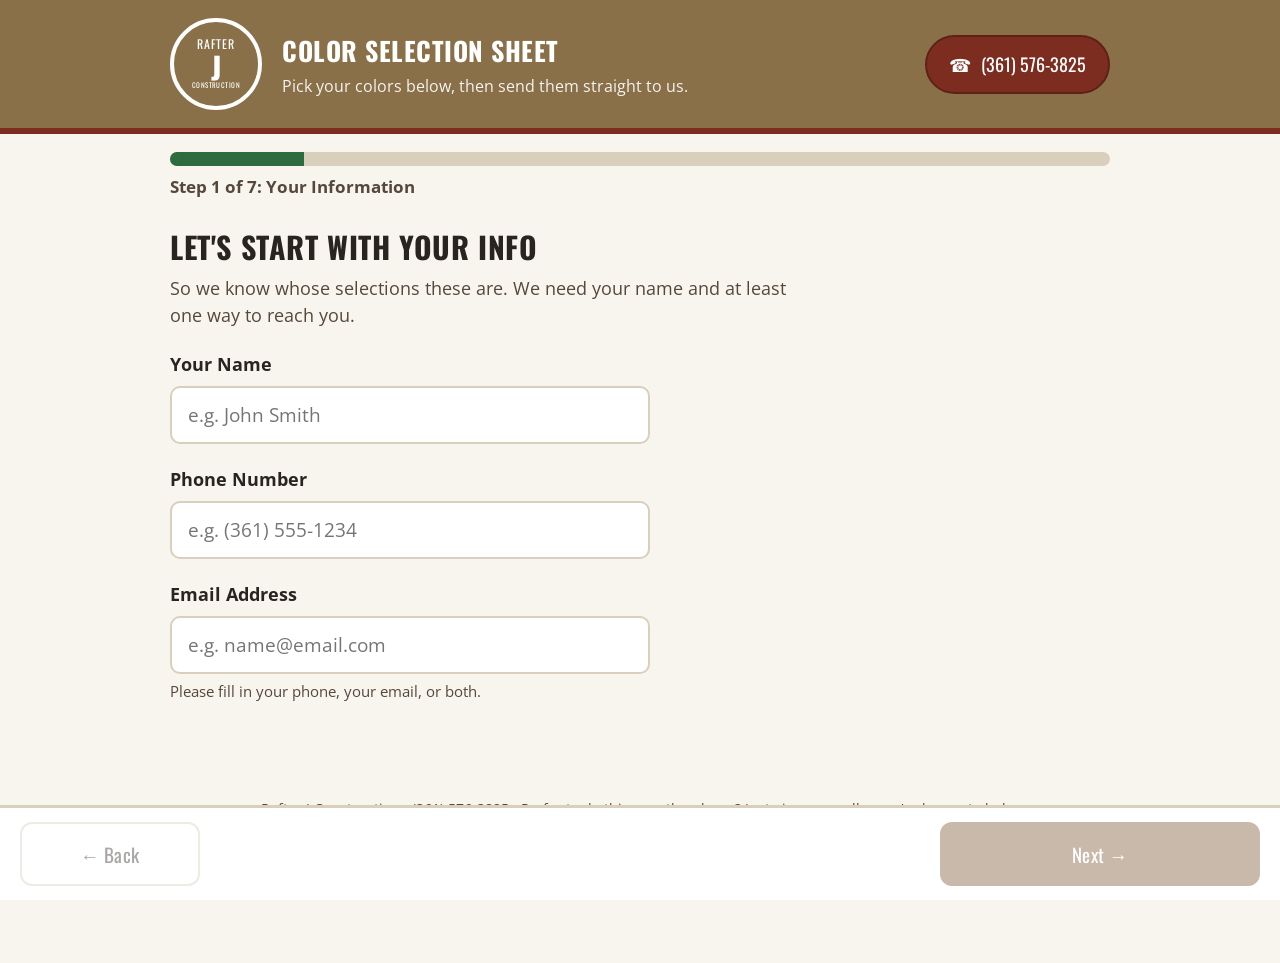
==== index.html @ b27178d0 "Add customer-facing metal building color selection site Mobile-friendly, step-by-step wizard where c" ====
<!DOCTYPE html>
<html lang="en">
<head>
<meta charset="UTF-8">
<meta name="viewport" content="width=device-width, initial-scale=1, maximum-scale=5">
<title>Color Selections | Rafter J Construction</title>
<meta name="description" content="Choose your roof, wall, trim, and soffit colors for your Rafter J Construction metal building and send your selections directly to us.">
<link rel="icon" href="data:image/svg+xml,<svg xmlns=%22http://www.w3.org/2000/svg%22 viewBox=%220 0 100 100%22><rect width=%22100%22 height=%22100%22 rx=%2216%22 fill=%22%237a2e1f%22/><text x=%2250%22 y=%2268%22 font-size=%2260%22 text-anchor=%22middle%22 fill=%22white%22 font-family=%22Georgia,serif%22>J</text></svg>">
<link rel="preconnect" href="https://fonts.googleapis.com">
<link rel="preconnect" href="https://fonts.gstatic.com" crossorigin>
<link href="https://fonts.googleapis.com/css2?family=Oswald:wght@500;600;700&family=Open+Sans:wght@400;600;700&display=swap" rel="stylesheet">
<link rel="stylesheet" href="styles.css">
</head>
<body>

<header class="site-header">
  <div class="site-header__inner">
    <div class="logo-badge" aria-hidden="true">
      <span class="logo-badge__rafter">RAFTER</span>
      <span class="logo-badge__j">J</span>
      <span class="logo-badge__construction">CONSTRUCTION</span>
    </div>
    <div class="site-header__title">
      <h1>Color Selection Sheet</h1>
      <p>Pick your colors below, then send them straight to us.</p>
    </div>
    <a class="phone-pill" href="tel:13615763825">
      <span class="phone-pill__icon" aria-hidden="true">&#9742;</span>
      (361) 576-3825
    </a>
  </div>
</header>

<div class="progress-wrap" role="progressbar" aria-label="Form progress" aria-valuemin="1" aria-valuemax="7" id="progressWrap">
  <div class="progress-bar"><div class="progress-bar__fill" id="progressFill"></div></div>
  <p class="progress-label" id="progressLabel">Step 1 of 7: Your Information</p>
</div>

<main id="wizard" class="wizard"></main>

<nav class="bottom-nav" id="bottomNav">
  <button type="button" class="btn btn--ghost" id="backBtn">&larr; Back</button>
  <button type="button" class="btn btn--primary" id="nextBtn">Next &rarr;</button>
</nav>

<footer class="site-footer">
  <p>Rafter J Construction &middot; (361) 576-3825 &middot; Prefer to do this over the phone? Just give us a call &mdash; we're happy to help.</p>
</footer>

<script src="script.js"></script>
</body>
</html>
---- styles.css ----
:root {
  --brown: #8a7048;
  --brown-dark: #6b5738;
  --red: #7c2d1f;
  --red-dark: #5e2116;
  --green: #2e6b3e;
  --green-dark: #204d2c;
  --cream: #f8f5ef;
  --white: #ffffff;
  --ink: #2a2420;
  --ink-soft: #55483a;
  --border: #d9cfbd;
  --focus: #1f6fb2;
  --font-head: 'Oswald', 'Arial Narrow', sans-serif;
  --font-body: 'Open Sans', Arial, sans-serif;
}

* { box-sizing: border-box; }

html { -webkit-text-size-adjust: 100%; }

body {
  margin: 0;
  font-family: var(--font-body);
  background: var(--cream);
  color: var(--ink);
  font-size: 19px;
  line-height: 1.5;
  padding-bottom: 110px;
}

h1, h2, h3 {
  font-family: var(--font-head);
  text-transform: uppercase;
  letter-spacing: 0.02em;
  margin: 0;
}

button {
  font-family: var(--font-body);
}

a { color: var(--red); }

/* Focus visibility for keyboard + accessibility */
button:focus-visible, a:focus-visible {
  outline: 3px solid var(--focus);
  outline-offset: 2px;
}

/* ---------- Header ---------- */
.site-header {
  background: var(--brown);
  color: var(--white);
  border-bottom: 6px solid var(--red);
}

.site-header__inner {
  max-width: 980px;
  margin: 0 auto;
  padding: 18px 20px;
  display: flex;
  align-items: center;
  gap: 20px;
  flex-wrap: wrap;
}

.logo-badge {
  flex: 0 0 auto;
  width: 92px;
  height: 92px;
  border-radius: 50%;
  border: 4px solid var(--white);
  display: flex;
  flex-direction: column;
  align-items: center;
  justify-content: center;
  text-align: center;
  line-height: 1.05;
  font-family: var(--font-head);
}

.logo-badge__rafter { font-size: 12px; letter-spacing: 0.08em; }
.logo-badge__j { font-size: 30px; font-weight: 700; }
.logo-badge__construction { font-size: 7px; letter-spacing: 0.06em; }

.site-header__title { flex: 1 1 260px; }

.site-header__title h1 {
  font-size: 26px;
  margin-bottom: 4px;
}

.site-header__title p {
  margin: 0;
  font-size: 16px;
  opacity: 0.92;
}

.phone-pill {
  flex: 0 0 auto;
  background: var(--red);
  color: var(--white);
  text-decoration: none;
  font-family: var(--font-head);
  font-size: 18px;
  padding: 14px 22px;
  border-radius: 999px;
  white-space: nowrap;
  border: 2px solid var(--red-dark);
}

.phone-pill:hover { background: var(--red-dark); }

.phone-pill__icon { margin-right: 6px; }

/* ---------- Progress ---------- */
.progress-wrap {
  max-width: 980px;
  margin: 18px auto 0;
  padding: 0 20px;
}

.progress-bar {
  background: var(--border);
  height: 14px;
  border-radius: 999px;
  overflow: hidden;
}

.progress-bar__fill {
  height: 100%;
  background: var(--green);
  width: 14%;
  transition: width 0.3s ease;
}

.progress-label {
  margin: 8px 0 0;
  font-weight: 700;
  font-size: 17px;
  color: var(--ink-soft);
}

/* ---------- Wizard ---------- */
.wizard {
  max-width: 980px;
  margin: 0 auto;
  padding: 24px 20px 40px;
}

.step { display: none; }
.step.is-active { display: block; animation: fadein 0.25s ease; }

@keyframes fadein {
  from { opacity: 0; transform: translateY(6px); }
  to { opacity: 1; transform: translateY(0); }
}

.step__title {
  font-size: 30px;
  color: var(--ink);
  margin-bottom: 6px;
}

.step__intro {
  font-size: 18px;
  color: var(--ink-soft);
  margin: 0 0 22px;
  max-width: 62ch;
}

.step__optional {
  display: inline-block;
  background: var(--border);
  color: var(--ink-soft);
  font-size: 14px;
  font-weight: 700;
  text-transform: uppercase;
  padding: 3px 10px;
  border-radius: 999px;
  margin-left: 10px;
  vertical-align: middle;
}

/* ---------- Info form ---------- */
.field {
  margin-bottom: 22px;
  max-width: 480px;
}

.field label {
  display: block;
  font-weight: 700;
  font-size: 18px;
  margin-bottom: 8px;
}

.field input {
  width: 100%;
  font-size: 19px;
  padding: 14px 16px;
  border: 2px solid var(--border);
  border-radius: 10px;
  font-family: var(--font-body);
  background: var(--white);
  color: var(--ink);
}

.field input:focus {
  border-color: var(--focus);
  outline: none;
}

.field-hint {
  font-size: 15px;
  color: var(--ink-soft);
  margin-top: 6px;
}

.field-error {
  font-size: 15px;
  color: var(--red);
  font-weight: 700;
  margin-top: 6px;
  display: none;
}

.field.has-error input { border-color: var(--red); }
.field.has-error .field-error { display: block; }

/* ---------- Color line tabs ---------- */
.line-tabs {
  display: flex;
  gap: 10px;
  margin-bottom: 20px;
  flex-wrap: wrap;
}

.line-tab {
  border: 2px solid var(--border);
  background: var(--white);
  color: var(--ink);
  font-family: var(--font-head);
  font-size: 15px;
  letter-spacing: 0.03em;
  padding: 10px 18px;
  border-radius: 999px;
  cursor: pointer;
}

.line-tab.is-active {
  background: var(--brown);
  border-color: var(--brown);
  color: var(--white);
}

/* ---------- Swatch grid ---------- */
.swatch-grid {
  display: grid;
  grid-template-columns: repeat(auto-fill, minmax(140px, 1fr));
  gap: 16px;
}

.swatch {
  background: var(--white);
  border: 3px solid var(--border);
  border-radius: 12px;
  padding: 0;
  cursor: pointer;
  overflow: hidden;
  text-align: left;
  display: flex;
  flex-direction: column;
  min-height: 130px;
}

.swatch__color {
  height: 78px;
  width: 100%;
  border-bottom: 3px solid rgba(0,0,0,0.12);
  position: relative;
}

.swatch__check {
  position: absolute;
  top: 6px;
  right: 6px;
  width: 30px;
  height: 30px;
  border-radius: 50%;
  background: var(--green);
  color: var(--white);
  display: none;
  align-items: center;
  justify-content: center;
  font-size: 18px;
  font-weight: 700;
  box-shadow: 0 1px 4px rgba(0,0,0,0.4);
}

.swatch[aria-pressed="true"] {
  border-color: var(--green);
  box-shadow: 0 0 0 3px rgba(46,107,62,0.25);
}

.swatch[aria-pressed="true"] .swatch__check { display: flex; }

.swatch__name {
  padding: 10px 10px 12px;
  font-size: 15px;
  font-weight: 700;
  line-height: 1.25;
  color: var(--ink);
}

.swatch__line {
  display: block;
  font-weight: 400;
  font-size: 12px;
  color: var(--ink-soft);
  text-transform: uppercase;
  letter-spacing: 0.03em;
}

/* ---------- Review ---------- */
.review-card {
  background: var(--white);
  border: 2px solid var(--border);
  border-radius: 14px;
  padding: 20px;
  margin-bottom: 18px;
}

.review-card h3 {
  font-size: 18px;
  color: var(--ink-soft);
  margin-bottom: 10px;
}

.review-row {
  display: flex;
  align-items: center;
  justify-content: space-between;
  padding: 10px 0;
  border-top: 1px solid var(--border);
  gap: 14px;
}

.review-row:first-of-type { border-top: none; }

.review-row__label {
  font-weight: 700;
  color: var(--ink-soft);
  flex: 0 0 110px;
}

.review-row__value {
  flex: 1;
  display: flex;
  align-items: center;
  gap: 10px;
  font-weight: 700;
  justify-content: flex-end;
  text-align: right;
}

.review-swatch {
  width: 34px;
  height: 34px;
  border-radius: 8px;
  border: 2px solid var(--border);
  flex: 0 0 auto;
}

.review-edit {
  background: none;
  border: none;
  color: var(--red);
  font-weight: 700;
  cursor: pointer;
  font-size: 15px;
  text-decoration: underline;
  padding: 4px;
}

.review-note {
  font-size: 16px;
  color: var(--ink-soft);
  margin-top: 20px;
}

/* ---------- Submit / status ---------- */
.submit-status {
  margin-top: 18px;
  padding: 16px 18px;
  border-radius: 10px;
  font-weight: 700;
  display: none;
}

.submit-status.is-visible { display: block; }
.submit-status--error {
  background: #fbe4df;
  color: var(--red-dark);
  border: 2px solid var(--red);
}

/* ---------- Success ---------- */
.success-box {
  text-align: center;
  padding: 30px 10px 10px;
}

.success-box__icon {
  width: 84px;
  height: 84px;
  border-radius: 50%;
  background: var(--green);
  color: var(--white);
  font-size: 46px;
  display: flex;
  align-items: center;
  justify-content: center;
  margin: 0 auto 18px;
}

/* ---------- Buttons ---------- */
.btn {
  font-family: var(--font-head);
  font-size: 19px;
  letter-spacing: 0.02em;
  padding: 16px 26px;
  border-radius: 12px;
  border: 2px solid transparent;
  cursor: pointer;
  min-height: 58px;
}

.btn--primary {
  background: var(--red);
  color: var(--white);
  border-color: var(--red-dark);
}
.btn--primary:hover { background: var(--red-dark); }
.btn--primary:disabled {
  background: #c9b9ab;
  border-color: #c9b9ab;
  cursor: not-allowed;
}

.btn--ghost {
  background: var(--white);
  color: var(--ink);
  border-color: var(--border);
}
.btn--ghost:hover { background: var(--cream); }
.btn--ghost:disabled { opacity: 0.4; cursor: not-allowed; }

.btn--green {
  background: var(--green);
  color: var(--white);
  border-color: var(--green-dark);
}
.btn--green:hover { background: var(--green-dark); }

.btn--big { width: 100%; font-size: 22px; min-height: 66px; }

/* ---------- Bottom nav ---------- */
.bottom-nav {
  position: fixed;
  bottom: 0; left: 0; right: 0;
  background: var(--white);
  border-top: 3px solid var(--border);
  padding: 14px 20px;
  display: flex;
  justify-content: space-between;
  gap: 14px;
  z-index: 50;
}

.bottom-nav .btn { flex: 1 1 auto; max-width: 320px; }
#backBtn { max-width: 180px; }

/* ---------- Footer ---------- */
.site-footer {
  text-align: center;
  padding: 20px;
  font-size: 14px;
  color: var(--ink-soft);
}

/* ---------- Responsive ---------- */
@media (max-width: 560px) {
  body { font-size: 18px; }
  .step__title { font-size: 25px; }
  .logo-badge { width: 74px; height: 74px; }
  .logo-badge__j { font-size: 24px; }
  .site-header__title h1 { font-size: 21px; }
  .swatch-grid { grid-template-columns: repeat(auto-fill, minmax(120px, 1fr)); }
  .review-row { flex-wrap: wrap; }
  .review-row__value { justify-content: flex-start; text-align: left; }
}

/* ---------- Print ---------- */
@media print {
  .site-header, .progress-wrap, .bottom-nav, .site-footer, #printBtn, #startOverBtn2 { display: none !important; }
  body { padding-bottom: 0; }
  .step.is-active { display: block; }
}
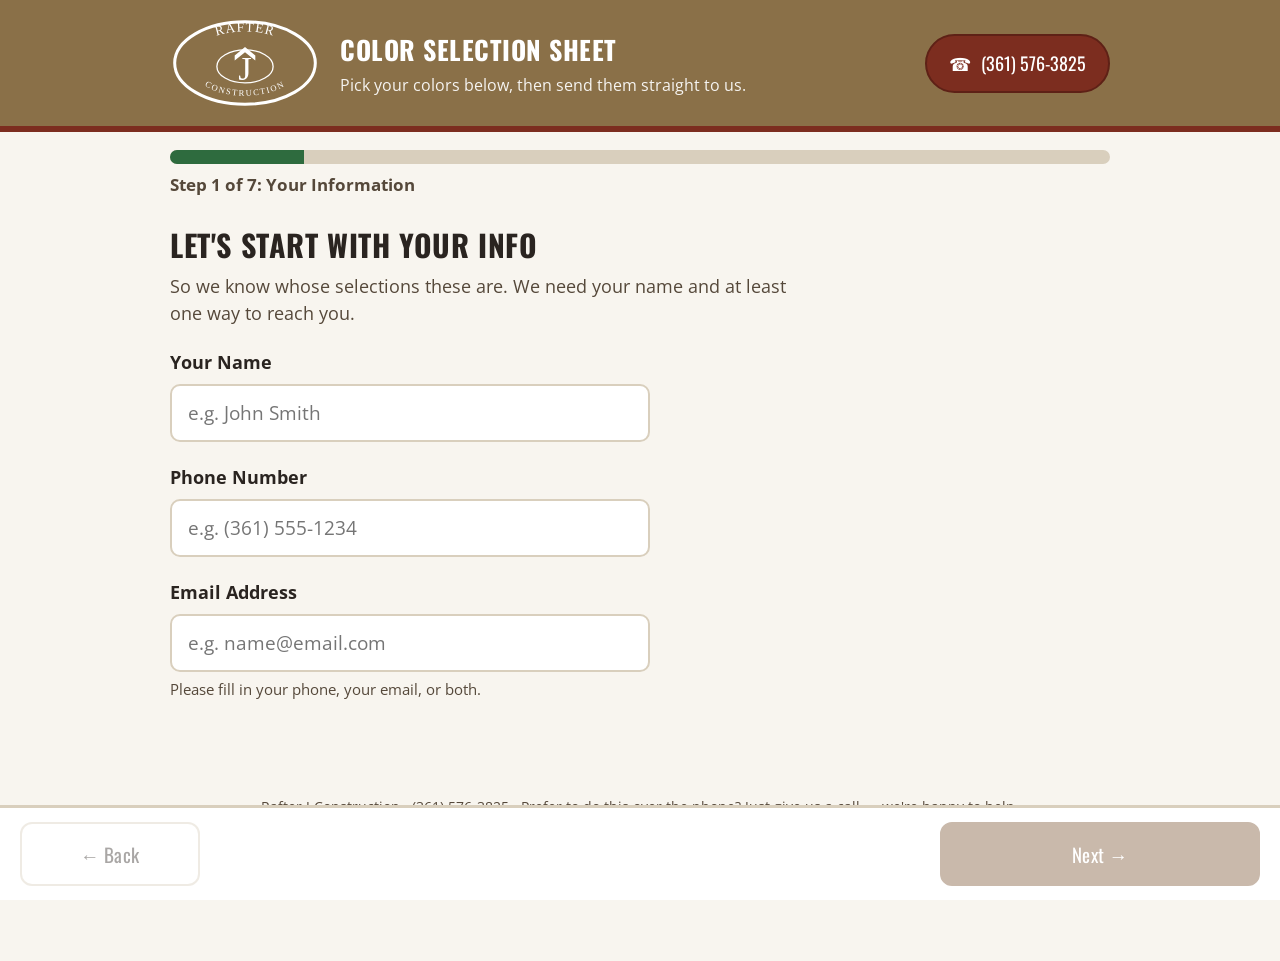
==== commit e7cbf349: "Add recreated Rafter J logo to the header The original logo file couldn't be uploaded in this sessio" ====
--- a/index.html
+++ b/index.html
@@ -8,18 +8,14 @@
 <link rel="icon" href="data:image/svg+xml,<svg xmlns=%22http://www.w3.org/2000/svg%22 viewBox=%220 0 100 100%22><rect width=%22100%22 height=%22100%22 rx=%2216%22 fill=%22%237a2e1f%22/><text x=%2250%22 y=%2268%22 font-size=%2260%22 text-anchor=%22middle%22 fill=%22white%22 font-family=%22Georgia,serif%22>J</text></svg>">
 <link rel="preconnect" href="https://fonts.googleapis.com">
 <link rel="preconnect" href="https://fonts.gstatic.com" crossorigin>
-<link href="https://fonts.googleapis.com/css2?family=Oswald:wght@500;600;700&family=Open+Sans:wght@400;600;700&display=swap" rel="stylesheet">
+<link href="https://fonts.googleapis.com/css2?family=Oswald:wght@500;600;700&family=Open+Sans:wght@400;600;700&family=Rye&display=swap" rel="stylesheet">
 <link rel="stylesheet" href="styles.css">
 </head>
 <body>
 
 <header class="site-header">
   <div class="site-header__inner">
-    <div class="logo-badge" aria-hidden="true">
-      <span class="logo-badge__rafter">RAFTER</span>
-      <span class="logo-badge__j">J</span>
-      <span class="logo-badge__construction">CONSTRUCTION</span>
-    </div>
+    <img class="logo-mark" src="logo.svg" alt="Rafter J Construction">
     <div class="site-header__title">
       <h1>Color Selection Sheet</h1>
       <p>Pick your colors below, then send them straight to us.</p>
--- a/styles.css
+++ b/styles.css
@@ -65,24 +65,11 @@
   flex-wrap: wrap;
 }
 
-.logo-badge {
+.logo-mark {
   flex: 0 0 auto;
-  width: 92px;
-  height: 92px;
-  border-radius: 50%;
-  border: 4px solid var(--white);
-  display: flex;
-  flex-direction: column;
-  align-items: center;
-  justify-content: center;
-  text-align: center;
-  line-height: 1.05;
-  font-family: var(--font-head);
-}
-
-.logo-badge__rafter { font-size: 12px; letter-spacing: 0.08em; }
-.logo-badge__j { font-size: 30px; font-weight: 700; }
-.logo-badge__construction { font-size: 7px; letter-spacing: 0.06em; }
+  width: 150px;
+  height: auto;
+}
 
 .site-header__title { flex: 1 1 260px; }
 
@@ -494,8 +481,7 @@
 @media (max-width: 560px) {
   body { font-size: 18px; }
   .step__title { font-size: 25px; }
-  .logo-badge { width: 74px; height: 74px; }
-  .logo-badge__j { font-size: 24px; }
+  .logo-mark { width: 110px; }
   .site-header__title h1 { font-size: 21px; }
   .swatch-grid { grid-template-columns: repeat(auto-fill, minmax(120px, 1fr)); }
   .review-row { flex-wrap: wrap; }
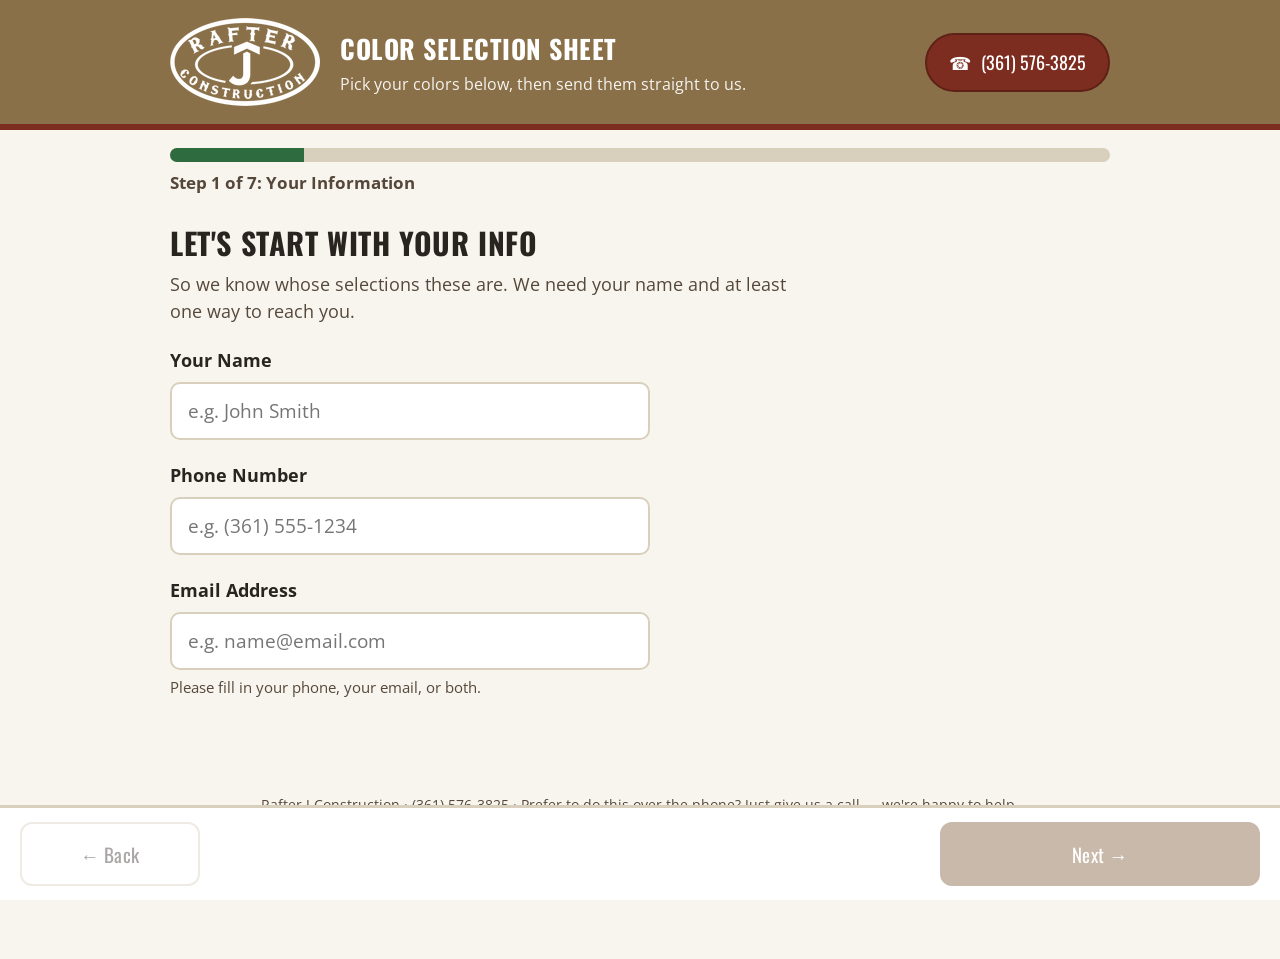
==== commit 30f9c2b8: "Use the real Rafter J logo file instead of the recreated SVG You uploaded rjc_logowhite-145w.webp di" ====
--- a/index.html
+++ b/index.html
@@ -15,7 +15,7 @@
 
 <header class="site-header">
   <div class="site-header__inner">
-    <img class="logo-mark" src="logo.svg" alt="Rafter J Construction">
+    <img class="logo-mark" src="rjc_logowhite-145w.webp" alt="Rafter J Construction">
     <div class="site-header__title">
       <h1>Color Selection Sheet</h1>
       <p>Pick your colors below, then send them straight to us.</p>
--- a/styles.css
+++ b/styles.css
@@ -170,6 +170,22 @@
   vertical-align: middle;
 }
 
+.disclaimer {
+  background: #f1ebdf;
+  border-left: 4px solid var(--brown);
+  color: var(--ink-soft);
+  font-size: 15px;
+  line-height: 1.5;
+  padding: 12px 16px;
+  border-radius: 6px;
+  margin: 0 0 22px;
+  max-width: 62ch;
+}
+
+.disclaimer strong {
+  color: var(--ink);
+}
+
 /* ---------- Info form ---------- */
 .field {
   margin-bottom: 22px;
